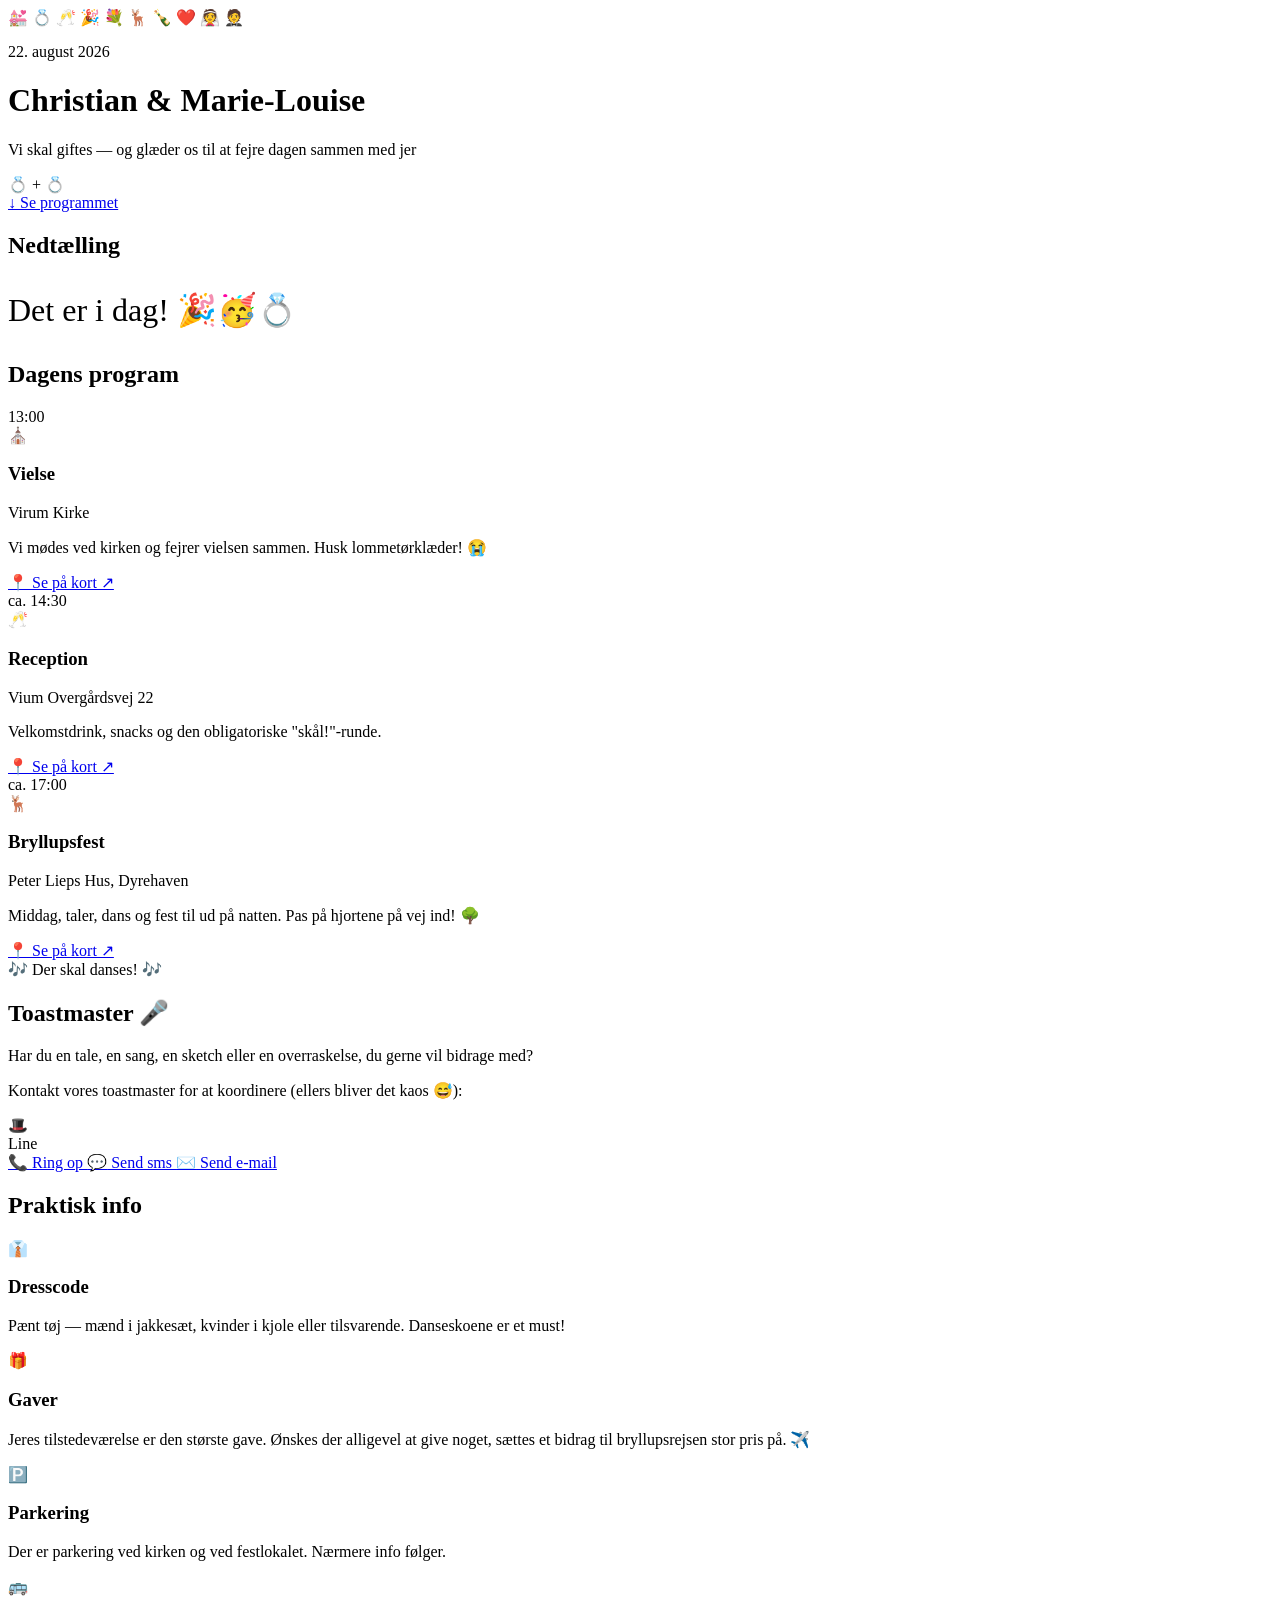
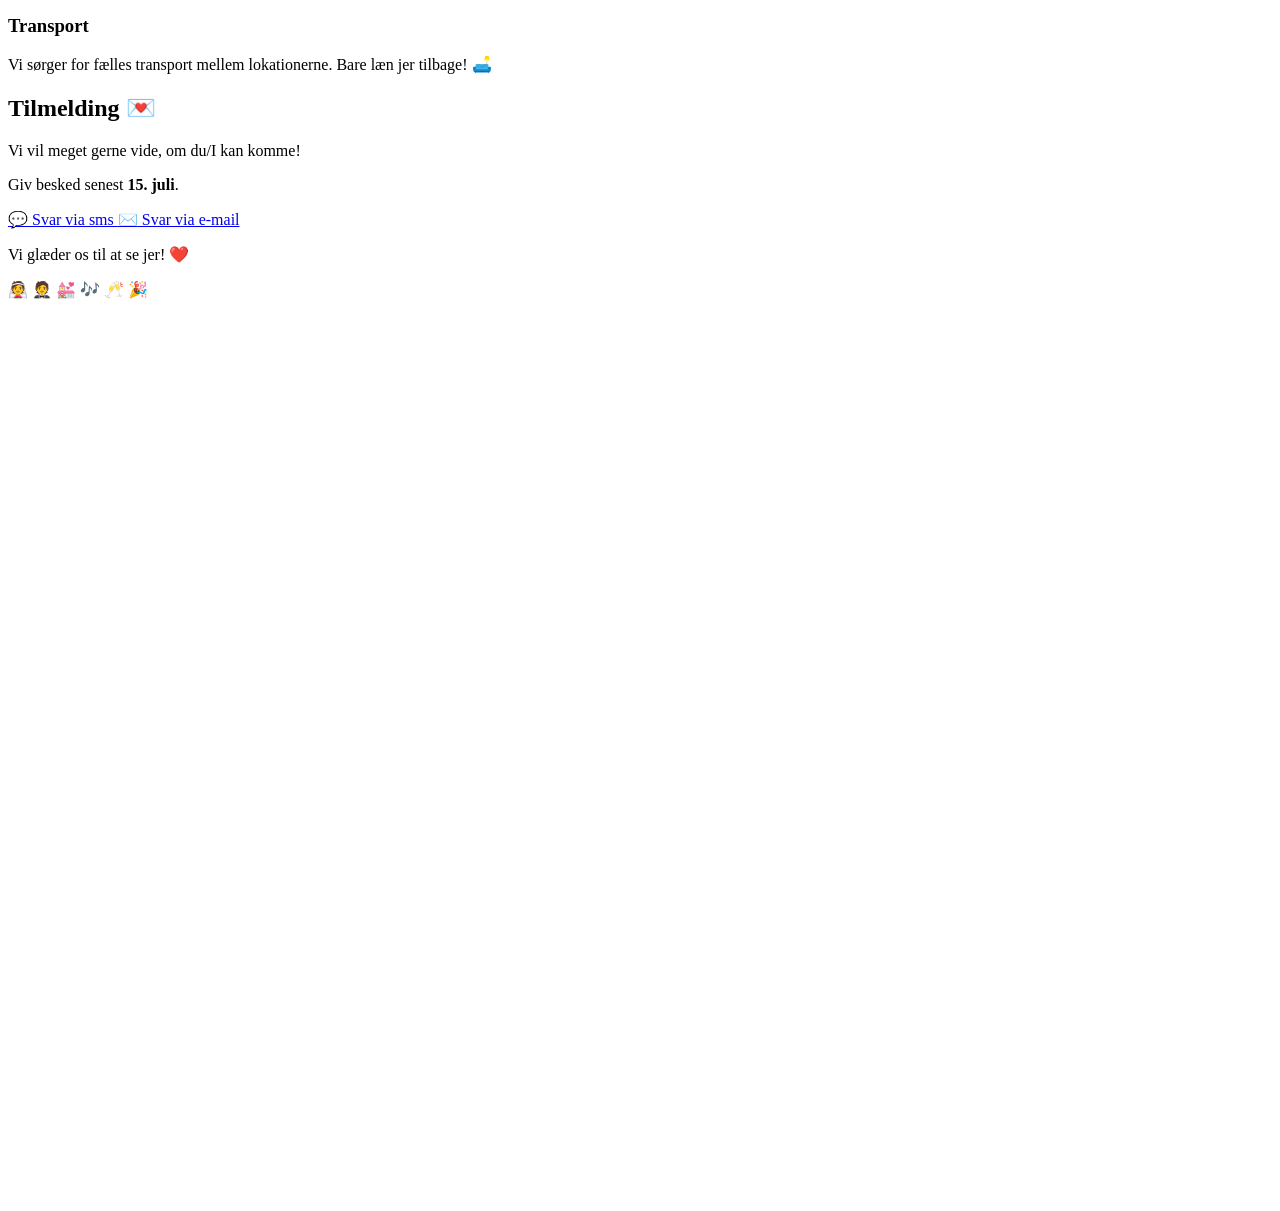
==== templates/index.html @ 8dd93b0d "Set toastmaster to Line, RSVP deadline to 15. juli Co-Authored-By: Claude Opus 4.6 (1M context) <nor" ====
<!DOCTYPE html>
<html lang="da">
<head>
    <meta charset="UTF-8">
    <meta name="viewport" content="width=device-width, initial-scale=1.0">
    <title>Christian & Marie-Louise — Bryllup 22. august 2026</title>
    <link rel="preconnect" href="https://fonts.googleapis.com">
    <link rel="preconnect" href="https://fonts.gstatic.com" crossorigin>
    <link href="https://fonts.googleapis.com/css2?family=Cormorant+Garamond:ital,wght@0,400;0,600;1,400&family=Inter:wght@300;400;500&display=swap" rel="stylesheet">
    <link rel="stylesheet" href="{{ url_for('static', filename='style.css') }}">
</head>
<body>

<!-- Floating emojis that drift across the screen -->
<div class="floating-emojis" aria-hidden="true">
    <span class="floater" style="--delay: 0s; --x-start: 10%; --duration: 12s;">💒</span>
    <span class="floater" style="--delay: 2s; --x-start: 25%; --duration: 15s;">💍</span>
    <span class="floater" style="--delay: 4s; --x-start: 50%; --duration: 11s;">🥂</span>
    <span class="floater" style="--delay: 1s; --x-start: 70%; --duration: 14s;">🎉</span>
    <span class="floater" style="--delay: 3s; --x-start: 85%; --duration: 13s;">💐</span>
    <span class="floater" style="--delay: 5s; --x-start: 40%; --duration: 16s;">🦌</span>
    <span class="floater" style="--delay: 7s; --x-start: 60%; --duration: 10s;">🍾</span>
    <span class="floater" style="--delay: 6s; --x-start: 15%; --duration: 12s;">❤️</span>
    <span class="floater" style="--delay: 8s; --x-start: 90%; --duration: 14s;">👰</span>
    <span class="floater" style="--delay: 9s; --x-start: 35%; --duration: 11s;">🤵</span>
</div>

<header class="hero">
    <div class="hero-content">
        <p class="hero-date">22. august 2026</p>
        <h1 class="fade-in">Christian & Marie-Louise</h1>
        <p class="hero-subtitle fade-in delay-1">Vi skal giftes — og glæder os til at fejre dagen sammen med jer</p>
        <div class="hero-rings fade-in delay-2">💍 + 💍</div>
        <a href="#program" class="scroll-hint fade-in delay-3">
            <span class="scroll-arrow">↓</span>
            Se programmet
        </a>
    </div>
</header>

<main>
    <!-- Countdown -->
    <section id="countdown-section" class="section section-countdown">
        <h2 class="reveal">Nedtælling</h2>
        <div class="countdown reveal" id="countdown">
            <div class="countdown-unit">
                <span class="countdown-number" id="days">--</span>
                <span class="countdown-label">dage</span>
            </div>
            <div class="countdown-unit">
                <span class="countdown-number" id="hours">--</span>
                <span class="countdown-label">timer</span>
            </div>
            <div class="countdown-unit">
                <span class="countdown-number" id="minutes">--</span>
                <span class="countdown-label">minutter</span>
            </div>
            <div class="countdown-unit">
                <span class="countdown-number" id="seconds">--</span>
                <span class="countdown-label">sekunder</span>
            </div>
        </div>
    </section>

    <!-- Program -->
    <section id="program" class="section">
        <h2 class="reveal">Dagens program</h2>
        <div class="timeline">
            <div class="timeline-item reveal">
                <div class="timeline-time">13:00</div>
                <div class="timeline-content">
                    <div class="timeline-emoji">⛪</div>
                    <h3>Vielse</h3>
                    <p>Virum Kirke</p>
                    <p class="detail">Vi mødes ved kirken og fejrer vielsen sammen. Husk lommetørklæder! 😭</p>
                    <a class="map-link" href="https://maps.google.com/?q=Virum+Kirke" target="_blank" rel="noopener">
                        📍 Se på kort ↗
                    </a>
                </div>
            </div>
            <div class="timeline-item reveal">
                <div class="timeline-time">ca. 14:30</div>
                <div class="timeline-content">
                    <div class="timeline-emoji">🥂</div>
                    <h3>Reception</h3>
                    <p>Vium Overgårdsvej 22</p>
                    <p class="detail">Velkomstdrink, snacks og den obligatoriske "skål!"-runde.</p>
                    <a class="map-link" href="https://maps.google.com/?q=Vium+Overg%C3%A5rdsvej+22" target="_blank" rel="noopener">
                        📍 Se på kort ↗
                    </a>
                </div>
            </div>
            <div class="timeline-item reveal">
                <div class="timeline-time">ca. 17:00</div>
                <div class="timeline-content">
                    <div class="timeline-emoji">🦌</div>
                    <h3>Bryllupsfest</h3>
                    <p>Peter Lieps Hus, Dyrehaven</p>
                    <p class="detail">Middag, taler, dans og fest til ud på natten. Pas på hjortene på vej ind! 🌳</p>
                    <a class="map-link" href="https://maps.google.com/?q=Peter+Lieps+Hus+Dyrehaven" target="_blank" rel="noopener">
                        📍 Se på kort ↗
                    </a>
                </div>
            </div>
        </div>
    </section>

    <!-- Fun interlude -->
    <section class="section section-fun">
        <div class="fun-banner reveal">
            <span class="fun-text">🎶 Der skal danses! 🎶</span>
        </div>
    </section>

    <!-- Toastmaster -->
    <section id="toastmaster" class="section section-alt">
        <h2 class="reveal">Toastmaster 🎤</h2>
        <div class="card reveal">
            <p>Har du en tale, en sang, en sketch eller en overraskelse, du gerne vil bidrage med?</p>
            <p>Kontakt vores toastmaster for at koordinere (ellers bliver det kaos 😅):</p>
            <div class="toastmaster-info">
                <div class="toastmaster-avatar">🎩</div>
                <div class="toastmaster-name">Line</div>
                <div class="contact-links">
                    <a href="tel:+4512345678" class="contact-btn wobble-hover">
                        <span class="icon">📞</span> Ring op
                    </a>
                    <a href="sms:+4512345678" class="contact-btn wobble-hover">
                        <span class="icon">💬</span> Send sms
                    </a>
                    <a href="mailto:toastmaster@eksempel.dk" class="contact-btn wobble-hover">
                        <span class="icon">✉️</span> Send e-mail
                    </a>
                </div>
            </div>
        </div>
    </section>

    <!-- Praktisk info -->
    <section id="praktisk" class="section">
        <h2 class="reveal">Praktisk info</h2>
        <div class="info-grid">
            <div class="info-card reveal">
                <div class="info-icon">👔</div>
                <h3>Dresscode</h3>
                <p>Pænt tøj — mænd i jakkesæt, kvinder i kjole eller tilsvarende. Danseskoene er et must!</p>
            </div>
            <div class="info-card reveal">
                <div class="info-icon">🎁</div>
                <h3>Gaver</h3>
                <p>Jeres tilstedeværelse er den største gave. Ønskes der alligevel at give noget, sættes et bidrag til bryllupsrejsen stor pris på. ✈️</p>
            </div>
            <div class="info-card reveal">
                <div class="info-icon">🅿️</div>
                <h3>Parkering</h3>
                <p>Der er parkering ved kirken og ved festlokalet. Nærmere info følger.</p>
            </div>
            <div class="info-card reveal">
                <div class="info-icon">🚌</div>
                <h3>Transport</h3>
                <p>Vi sørger for fælles transport mellem lokationerne. Bare læn jer tilbage! 🛋️</p>
            </div>
        </div>
    </section>

    <!-- RSVP -->
    <section id="rsvp" class="section section-alt">
        <h2 class="reveal">Tilmelding 💌</h2>
        <div class="card centered reveal">
            <p>Vi vil meget gerne vide, om du/I kan komme!</p>
            <p>Giv besked senest <strong>15. juli</strong>.</p>
            <div class="contact-links">
                <a href="sms:+4512345678?body=Hej!%20Jeg%20kommer%20gerne%20til%20brylluppet!%20🎉" class="contact-btn wobble-hover">
                    <span class="icon">💬</span> Svar via sms
                </a>
                <a href="mailto:rsvp@eksempel.dk?subject=RSVP%20Bryllup" class="contact-btn wobble-hover">
                    <span class="icon">✉️</span> Svar via e-mail
                </a>
            </div>
        </div>
    </section>
</main>

<footer>
    <p class="footer-text">Vi glæder os til at se jer! ❤️</p>
    <div class="footer-emojis">👰 🤵 💒 🎶 🥂 🎉</div>
</footer>

<!-- Confetti on click easter egg -->
<canvas id="confetti-canvas"></canvas>

<script>
// ==========================================
// Countdown timer
// ==========================================
(function() {
    // Set your wedding date here (month is 0-indexed, so 7 = August)
    const weddingDate = new Date(2026, 7, 22, 13, 0, 0); // August 22, 2026 at 13:00

    function updateCountdown() {
        const now = new Date();
        const diff = weddingDate - now;

        if (diff <= 0) {
            document.getElementById('countdown').innerHTML =
                '<p style="font-size:2rem;font-family:var(--font-display);">Det er i dag! 🎉🥳💍</p>';
            return;
        }

        const days = Math.floor(diff / (1000 * 60 * 60 * 24));
        const hours = Math.floor((diff % (1000 * 60 * 60 * 24)) / (1000 * 60 * 60));
        const minutes = Math.floor((diff % (1000 * 60 * 60)) / (1000 * 60));
        const seconds = Math.floor((diff % (1000 * 60)) / 1000);

        document.getElementById('days').textContent = days;
        document.getElementById('hours').textContent = String(hours).padStart(2, '0');
        document.getElementById('minutes').textContent = String(minutes).padStart(2, '0');
        document.getElementById('seconds').textContent = String(seconds).padStart(2, '0');
    }

    updateCountdown();
    setInterval(updateCountdown, 1000);
})();

// ==========================================
// Scroll reveal animations
// ==========================================
(function() {
    const reveals = document.querySelectorAll('.reveal');
    const observer = new IntersectionObserver((entries) => {
        entries.forEach(entry => {
            if (entry.isIntersecting) {
                entry.target.classList.add('revealed');
                observer.unobserve(entry.target);
            }
        });
    }, { threshold: 0.15 });

    reveals.forEach(el => observer.observe(el));
})();

// ==========================================
// Confetti easter egg (click anywhere 5 times fast)
// ==========================================
(function() {
    const canvas = document.getElementById('confetti-canvas');
    const ctx = canvas.getContext('2d');
    let clicks = 0;
    let clickTimer;
    let particles = [];
    let animating = false;

    function resize() {
        canvas.width = window.innerWidth;
        canvas.height = window.innerHeight;
    }
    resize();
    window.addEventListener('resize', resize);

    const colors = ['#c4a97d', '#8b7355', '#e8d5b5', '#ff6b6b', '#ffd93d', '#6bcb77', '#4d96ff'];
    const emojis = ['💍', '❤️', '🥂', '🎉', '💐', '✨', '💒', '🦌'];

    function createParticles(x, y) {
        for (let i = 0; i < 60; i++) {
            const isEmoji = Math.random() > 0.6;
            particles.push({
                x: x,
                y: y,
                vx: (Math.random() - 0.5) * 12,
                vy: (Math.random() - 1) * 12,
                size: isEmoji ? 20 : Math.random() * 8 + 3,
                color: colors[Math.floor(Math.random() * colors.length)],
                emoji: isEmoji ? emojis[Math.floor(Math.random() * emojis.length)] : null,
                life: 1,
                decay: Math.random() * 0.015 + 0.008,
                rotation: Math.random() * 360,
                rotSpeed: (Math.random() - 0.5) * 10
            });
        }
    }

    function animate() {
        if (!animating) return;
        ctx.clearRect(0, 0, canvas.width, canvas.height);

        particles = particles.filter(p => p.life > 0);

        particles.forEach(p => {
            p.x += p.vx;
            p.y += p.vy;
            p.vy += 0.25;
            p.life -= p.decay;
            p.rotation += p.rotSpeed;

            ctx.globalAlpha = p.life;
            ctx.save();
            ctx.translate(p.x, p.y);
            ctx.rotate(p.rotation * Math.PI / 180);

            if (p.emoji) {
                ctx.font = `${p.size}px serif`;
                ctx.textAlign = 'center';
                ctx.fillText(p.emoji, 0, 0);
            } else {
                ctx.fillStyle = p.color;
                ctx.fillRect(-p.size / 2, -p.size / 2, p.size, p.size);
            }

            ctx.restore();
        });

        ctx.globalAlpha = 1;

        if (particles.length > 0) {
            requestAnimationFrame(animate);
        } else {
            animating = false;
            ctx.clearRect(0, 0, canvas.width, canvas.height);
        }
    }

    document.addEventListener('click', (e) => {
        clicks++;
        clearTimeout(clickTimer);
        clickTimer = setTimeout(() => { clicks = 0; }, 800);

        if (clicks >= 5) {
            clicks = 0;
            createParticles(e.clientX, e.clientY);
            if (!animating) {
                animating = true;
                animate();
            }
        }
    });

    // Also trigger confetti from the fun banner
    const funBanner = document.querySelector('.fun-banner');
    if (funBanner) {
        funBanner.addEventListener('click', (e) => {
            const rect = funBanner.getBoundingClientRect();
            createParticles(rect.left + rect.width / 2, rect.top + rect.height / 2);
            if (!animating) {
                animating = true;
                animate();
            }
        });
    }
})();

// ==========================================
// Smooth hero entrance
// ==========================================
document.addEventListener('DOMContentLoaded', () => {
    document.querySelectorAll('.fade-in').forEach(el => {
        el.style.opacity = '1';
        el.style.transform = 'translateY(0)';
    });
});
</script>

</body>
</html>
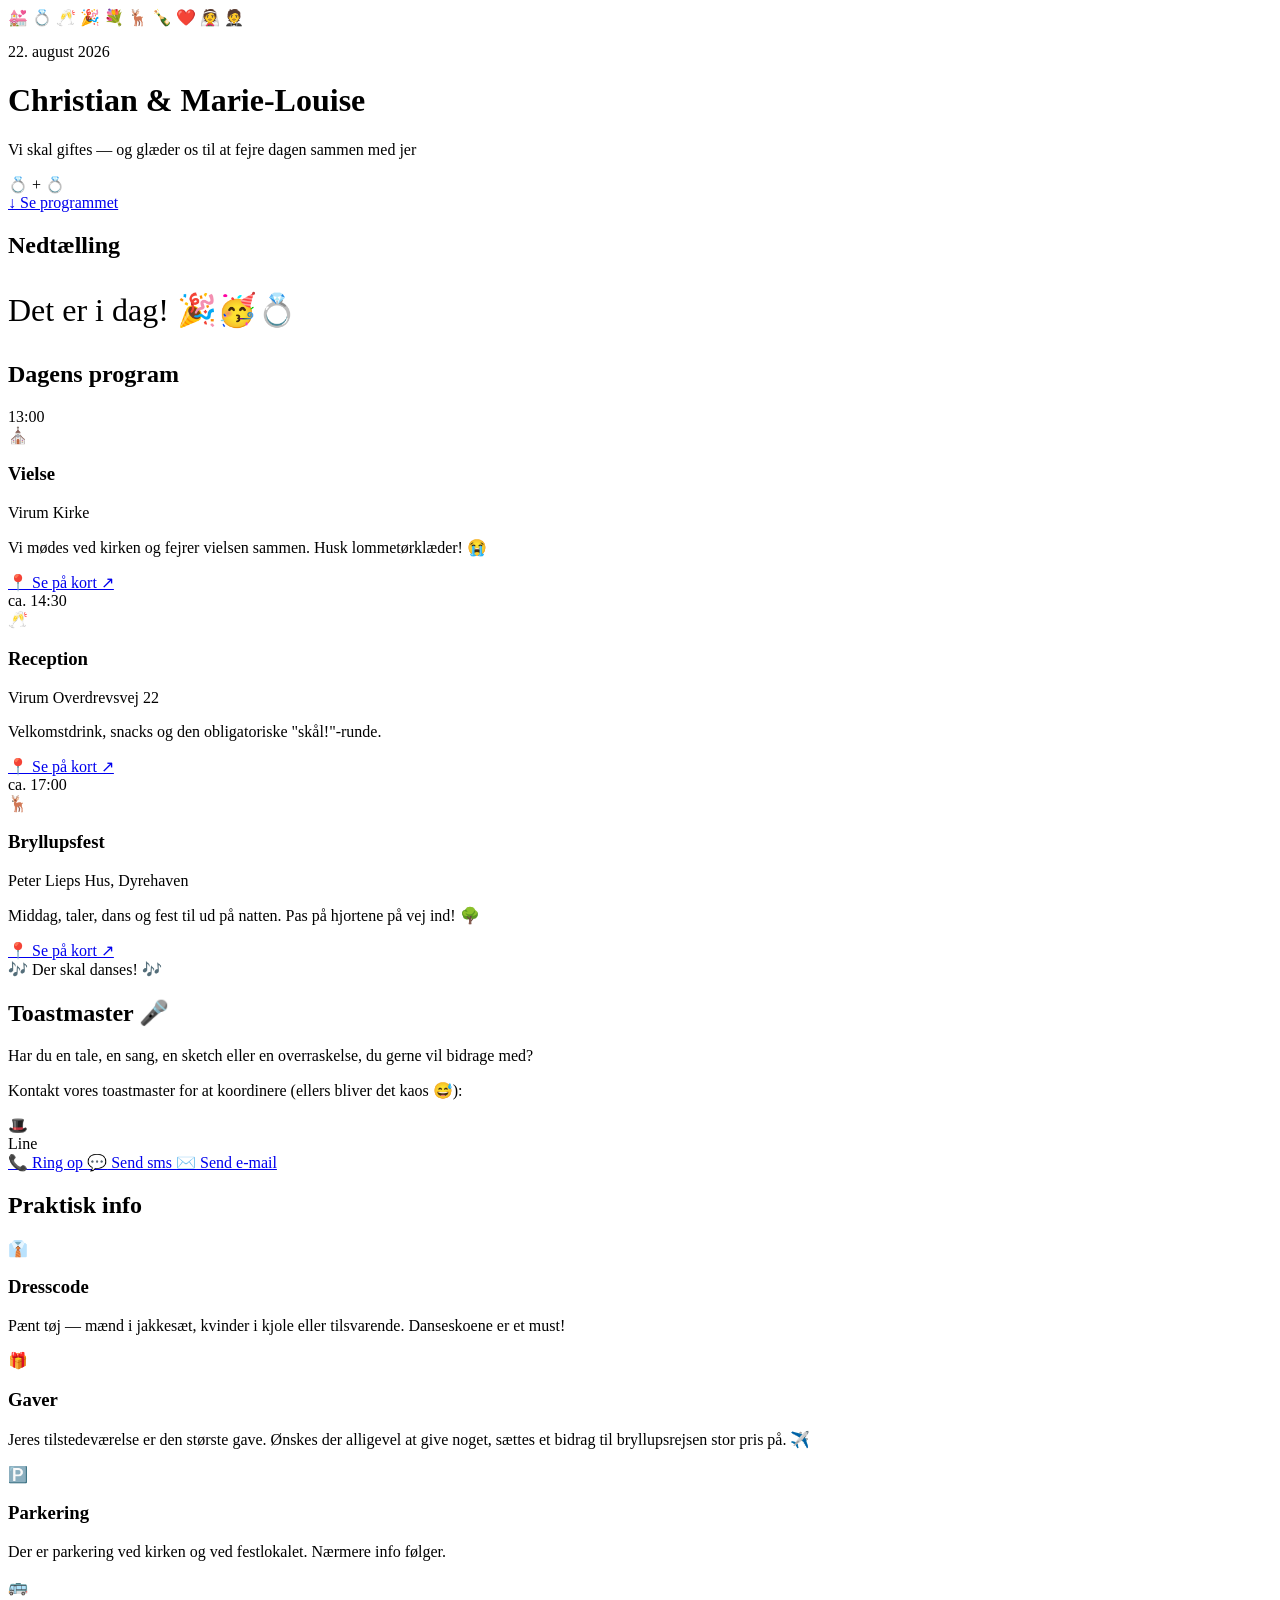
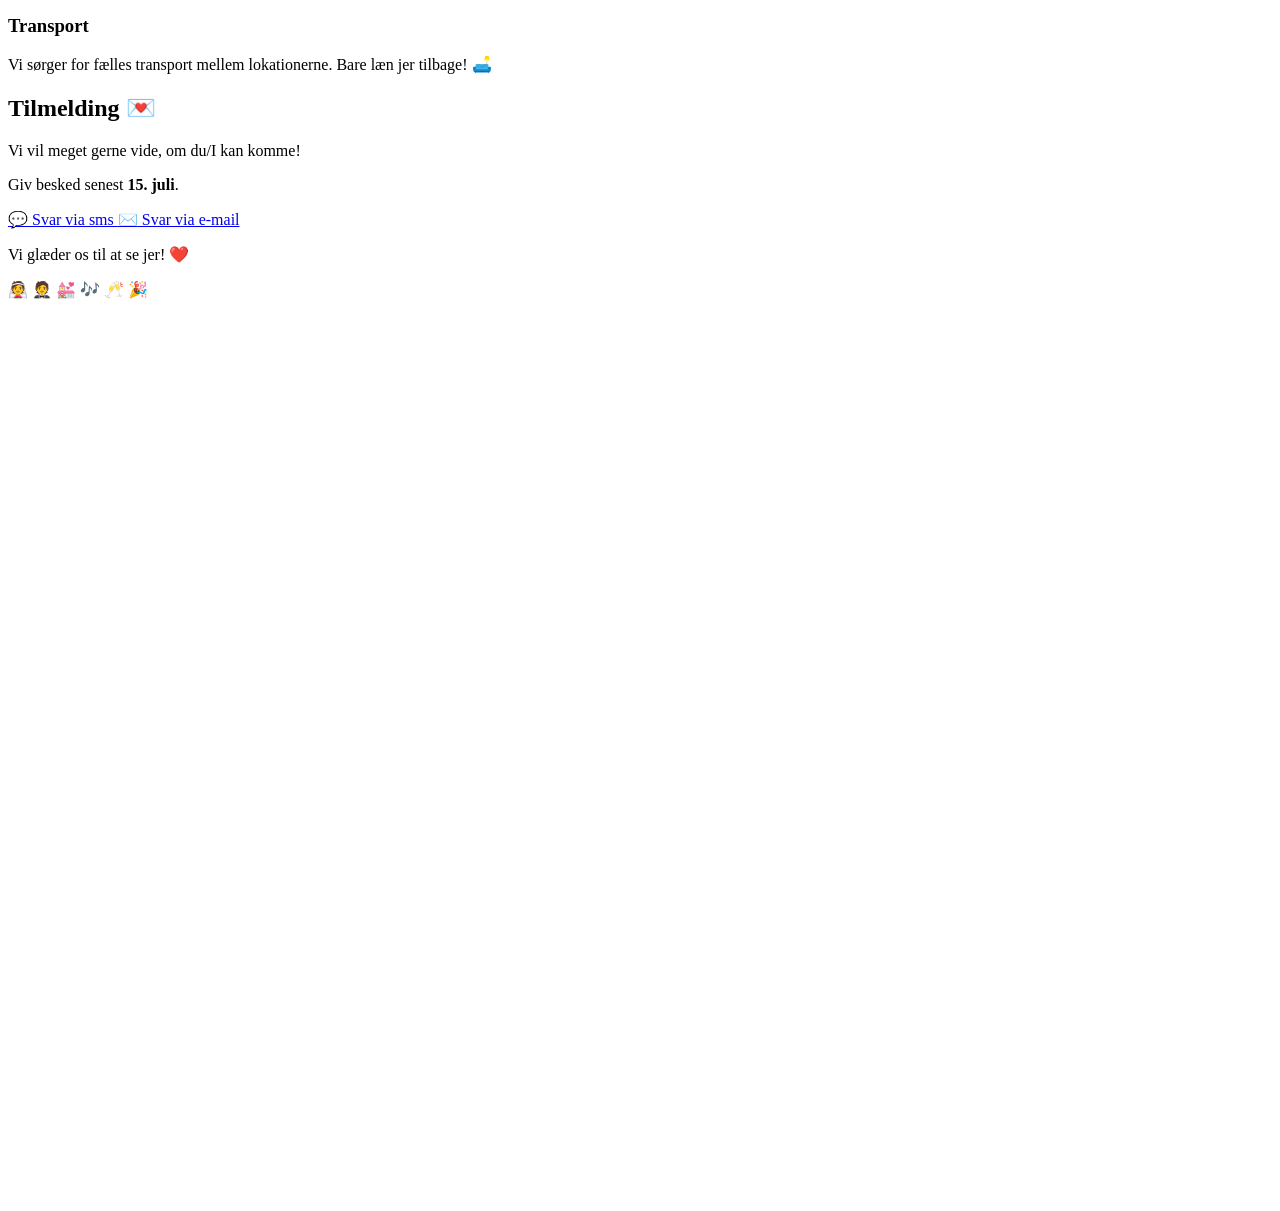
==== commit 2ee5904e: "Fix reception address to Virum Overdrevsvej 22 Co-Authored-By: Claude Opus 4.6 (1M context) <noreply" ====
--- a/templates/index.html
+++ b/templates/index.html
@@ -83,9 +83,9 @@
                 <div class="timeline-content">
                     <div class="timeline-emoji">🥂</div>
                     <h3>Reception</h3>
-                    <p>Vium Overgårdsvej 22</p>
+                    <p>Virum Overdrevsvej 22</p>
                     <p class="detail">Velkomstdrink, snacks og den obligatoriske "skål!"-runde.</p>
-                    <a class="map-link" href="https://maps.google.com/?q=Vium+Overg%C3%A5rdsvej+22" target="_blank" rel="noopener">
+                    <a class="map-link" href="https://maps.google.com/?q=Virum+Overdrevsvej+22" target="_blank" rel="noopener">
                         📍 Se på kort ↗
                     </a>
                 </div>
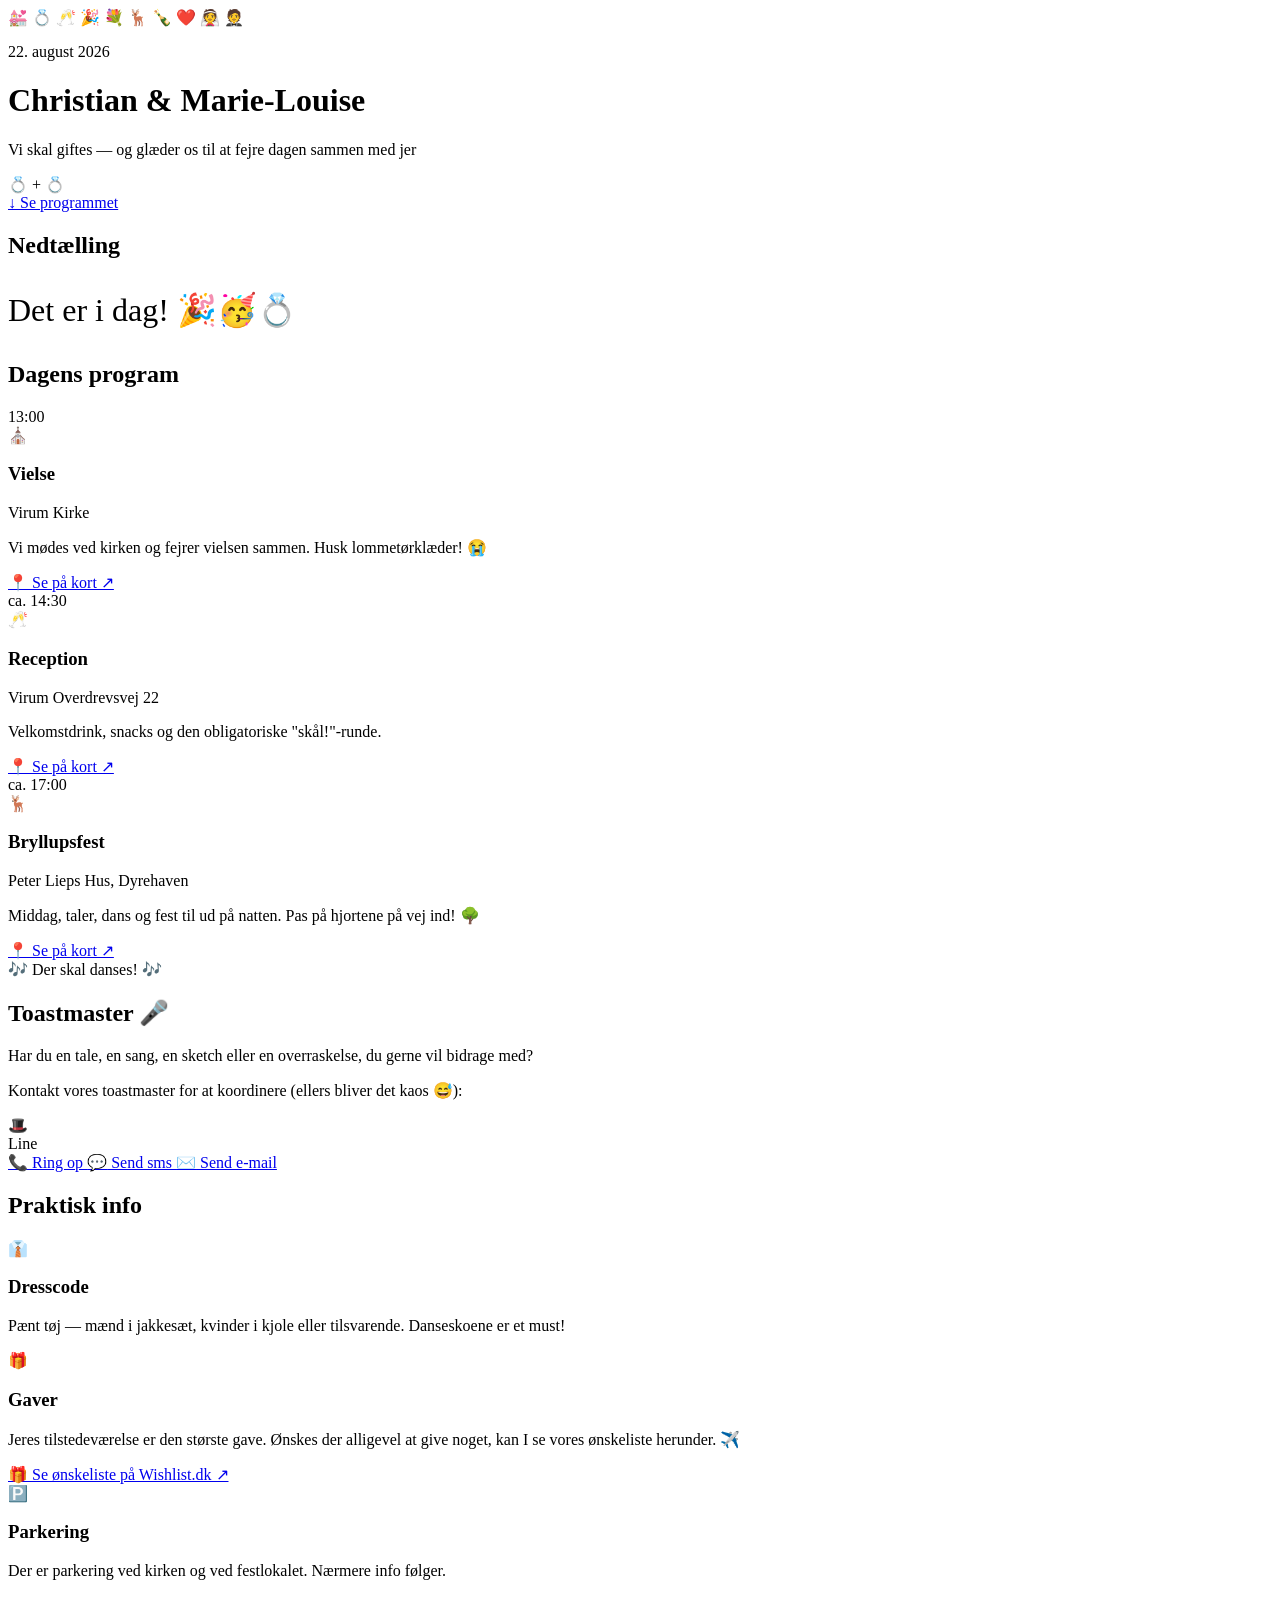
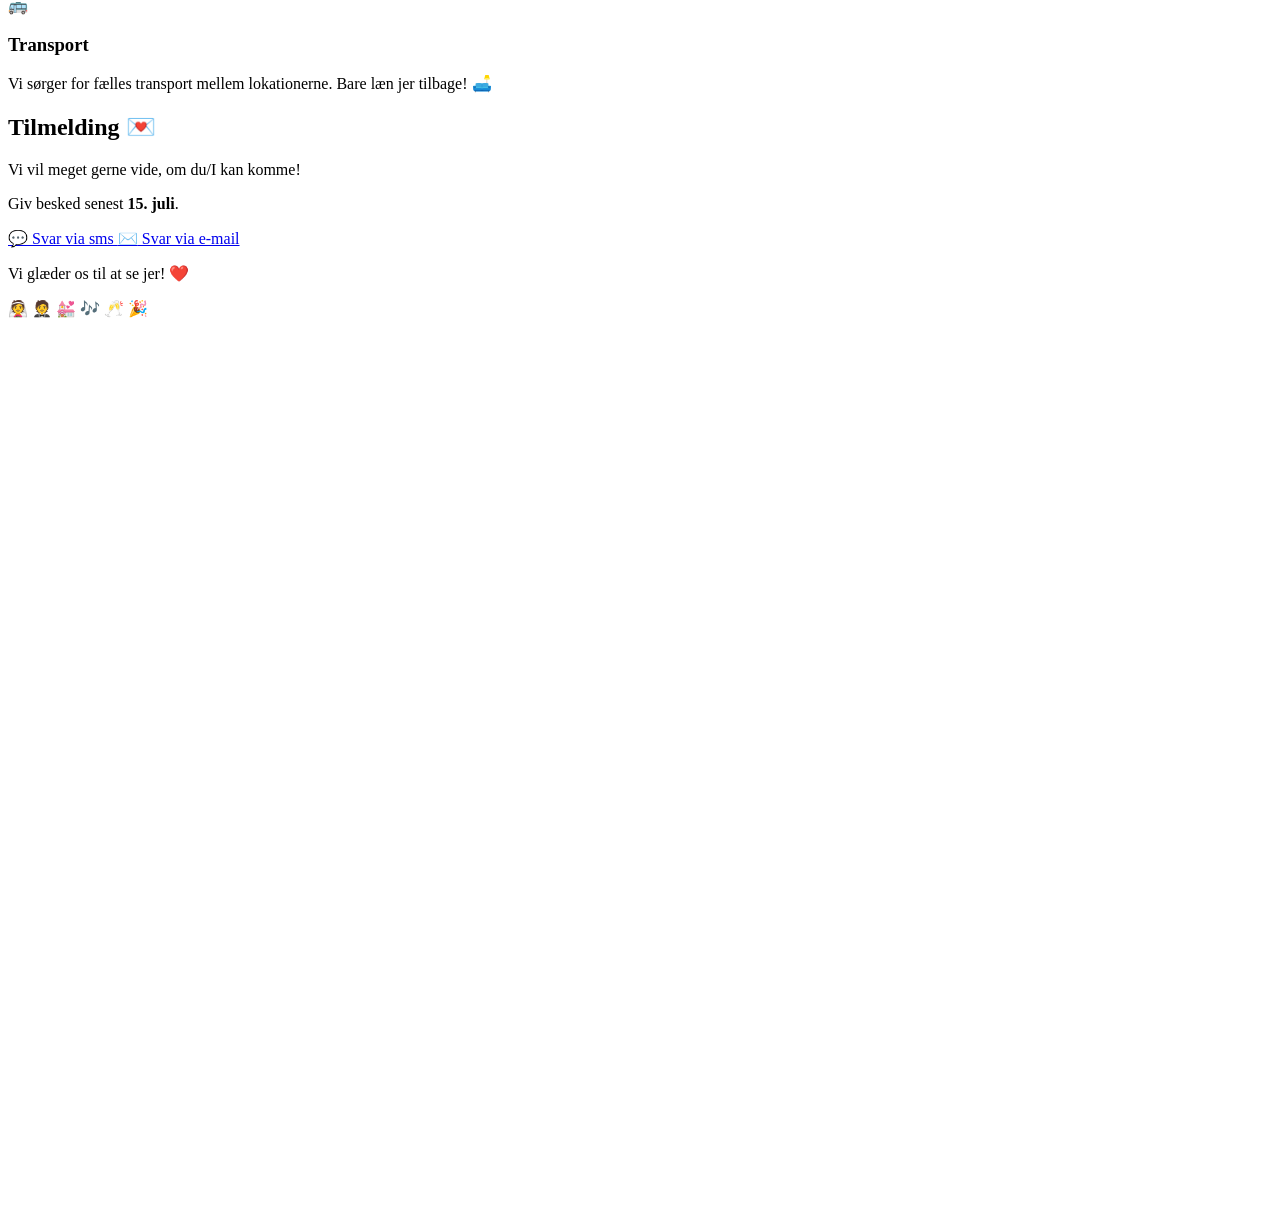
==== commit a6914605: "Add wishlist.dk link to gift section Co-Authored-By: Claude Opus 4.6 (1M context) <noreply@anthropic" ====
--- a/templates/index.html
+++ b/templates/index.html
@@ -148,7 +148,8 @@
             <div class="info-card reveal">
                 <div class="info-icon">🎁</div>
                 <h3>Gaver</h3>
-                <p>Jeres tilstedeværelse er den største gave. Ønskes der alligevel at give noget, sættes et bidrag til bryllupsrejsen stor pris på. ✈️</p>
+                <p>Jeres tilstedeværelse er den største gave. Ønskes der alligevel at give noget, kan I se vores ønskeliste herunder. ✈️</p>
+                <a class="map-link" href="https://www.wishlist.dk" target="_blank" rel="noopener">🎁 Se ønskeliste på Wishlist.dk ↗</a>
             </div>
             <div class="info-card reveal">
                 <div class="info-icon">🅿️</div>
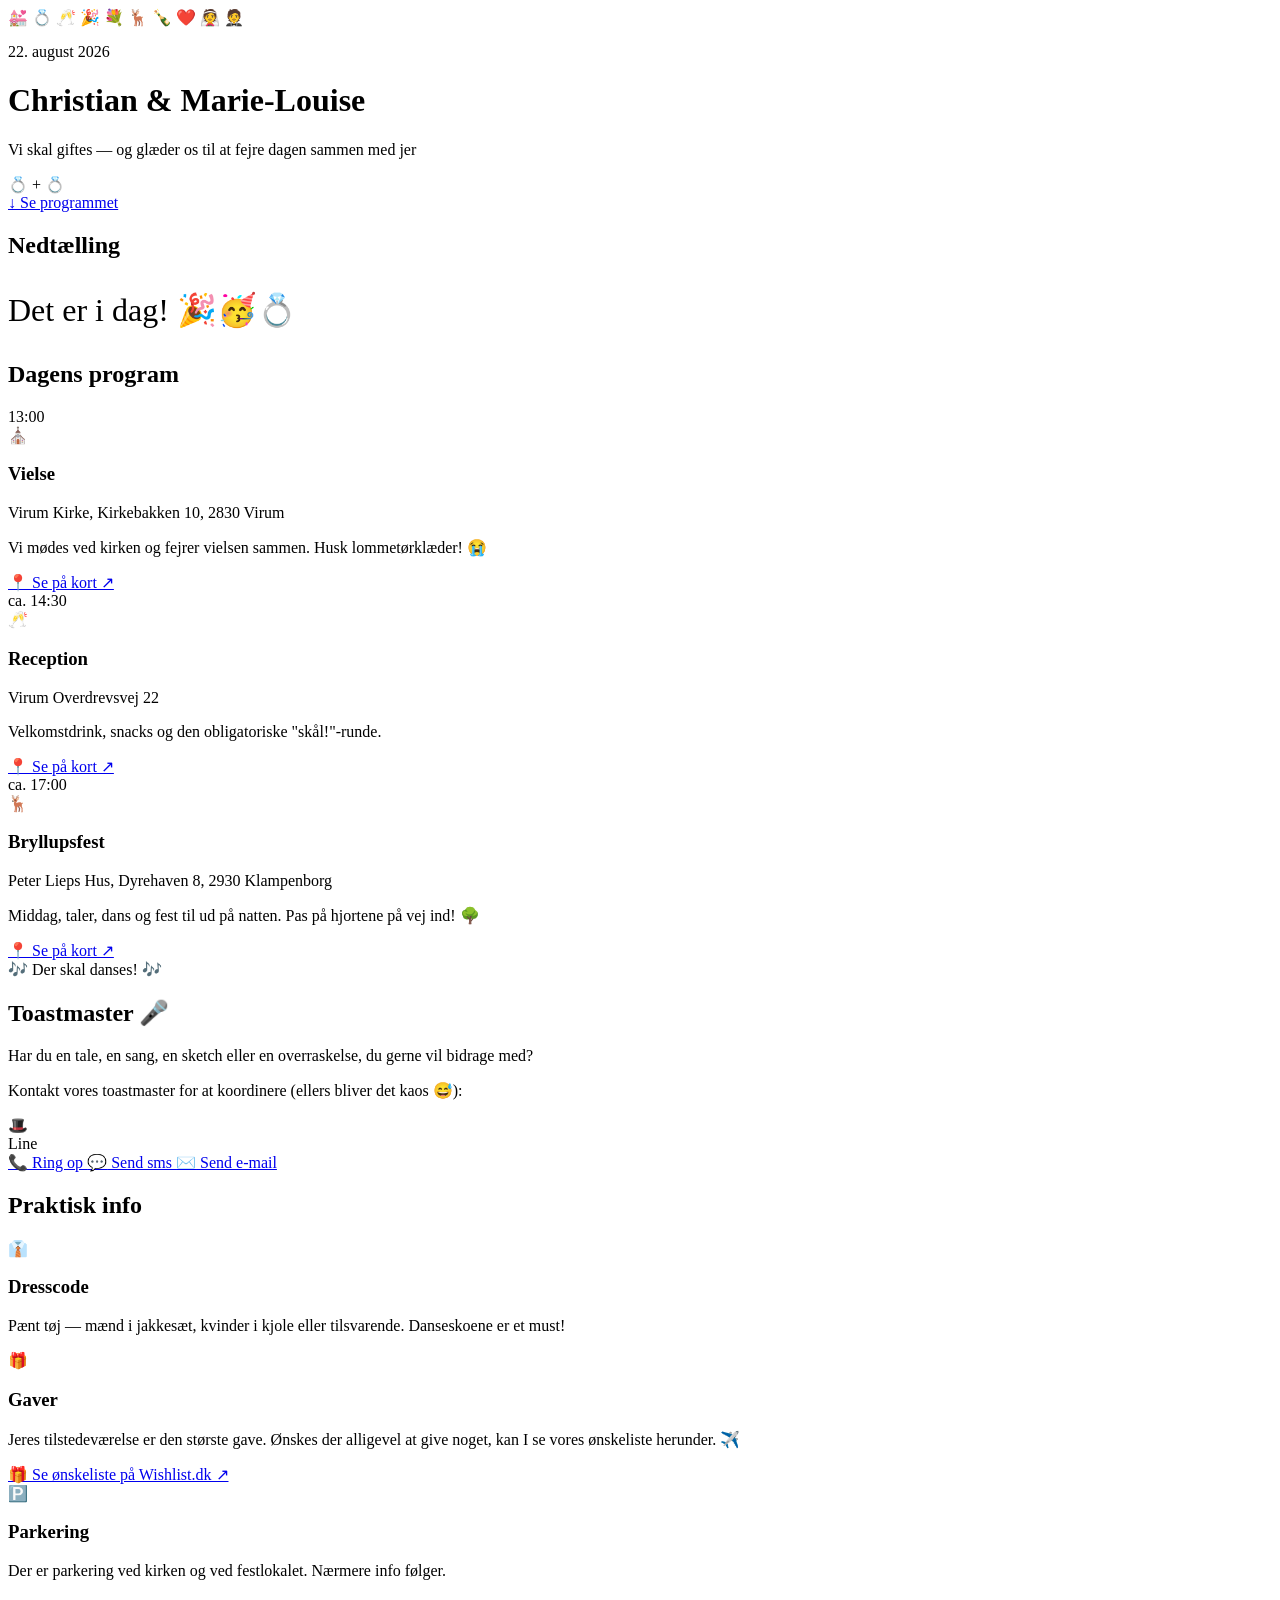
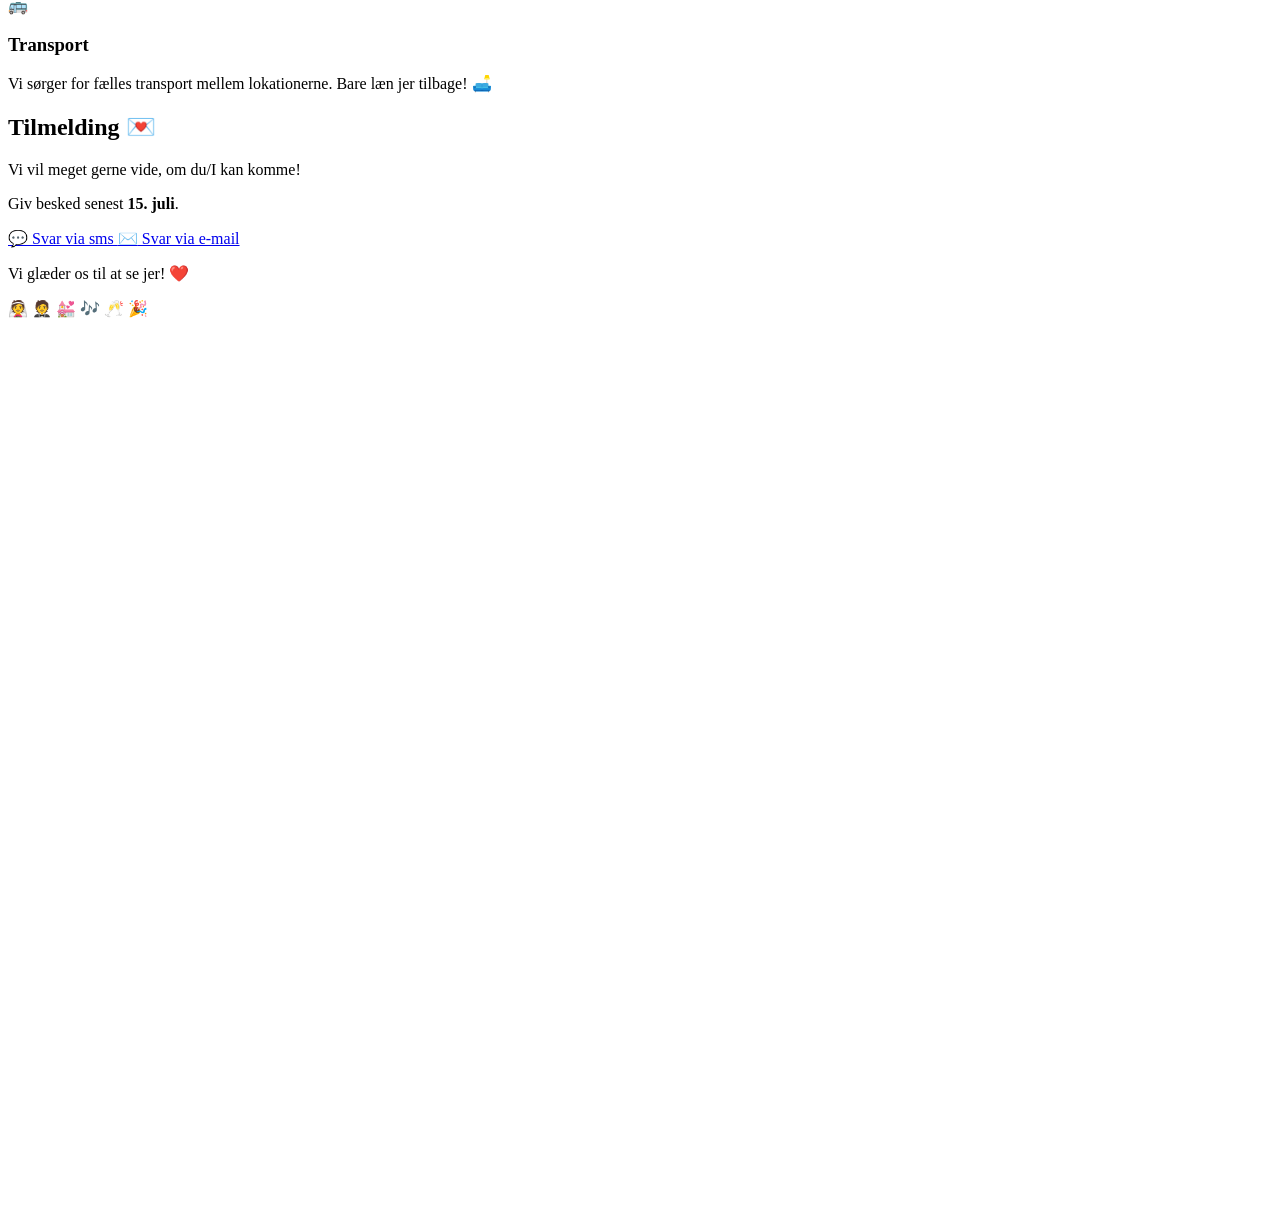
==== commit b3017225: "Add full addresses for Virum Kirke and Peter Lieps Hus Kirkebakken 10, 2830 Virum + Dyrehaven 8, 293" ====
--- a/templates/index.html
+++ b/templates/index.html
@@ -71,9 +71,9 @@
                 <div class="timeline-content">
                     <div class="timeline-emoji">⛪</div>
                     <h3>Vielse</h3>
-                    <p>Virum Kirke</p>
+                    <p>Virum Kirke, Kirkebakken 10, 2830 Virum</p>
                     <p class="detail">Vi mødes ved kirken og fejrer vielsen sammen. Husk lommetørklæder! 😭</p>
-                    <a class="map-link" href="https://maps.google.com/?q=Virum+Kirke" target="_blank" rel="noopener">
+                    <a class="map-link" href="https://maps.google.com/?q=Kirkebakken+10,+2830+Virum" target="_blank" rel="noopener">
                         📍 Se på kort ↗
                     </a>
                 </div>
@@ -95,9 +95,9 @@
                 <div class="timeline-content">
                     <div class="timeline-emoji">🦌</div>
                     <h3>Bryllupsfest</h3>
-                    <p>Peter Lieps Hus, Dyrehaven</p>
+                    <p>Peter Lieps Hus, Dyrehaven 8, 2930 Klampenborg</p>
                     <p class="detail">Middag, taler, dans og fest til ud på natten. Pas på hjortene på vej ind! 🌳</p>
-                    <a class="map-link" href="https://maps.google.com/?q=Peter+Lieps+Hus+Dyrehaven" target="_blank" rel="noopener">
+                    <a class="map-link" href="https://maps.google.com/?q=Dyrehaven+8,+2930+Klampenborg" target="_blank" rel="noopener">
                         📍 Se på kort ↗
                     </a>
                 </div>
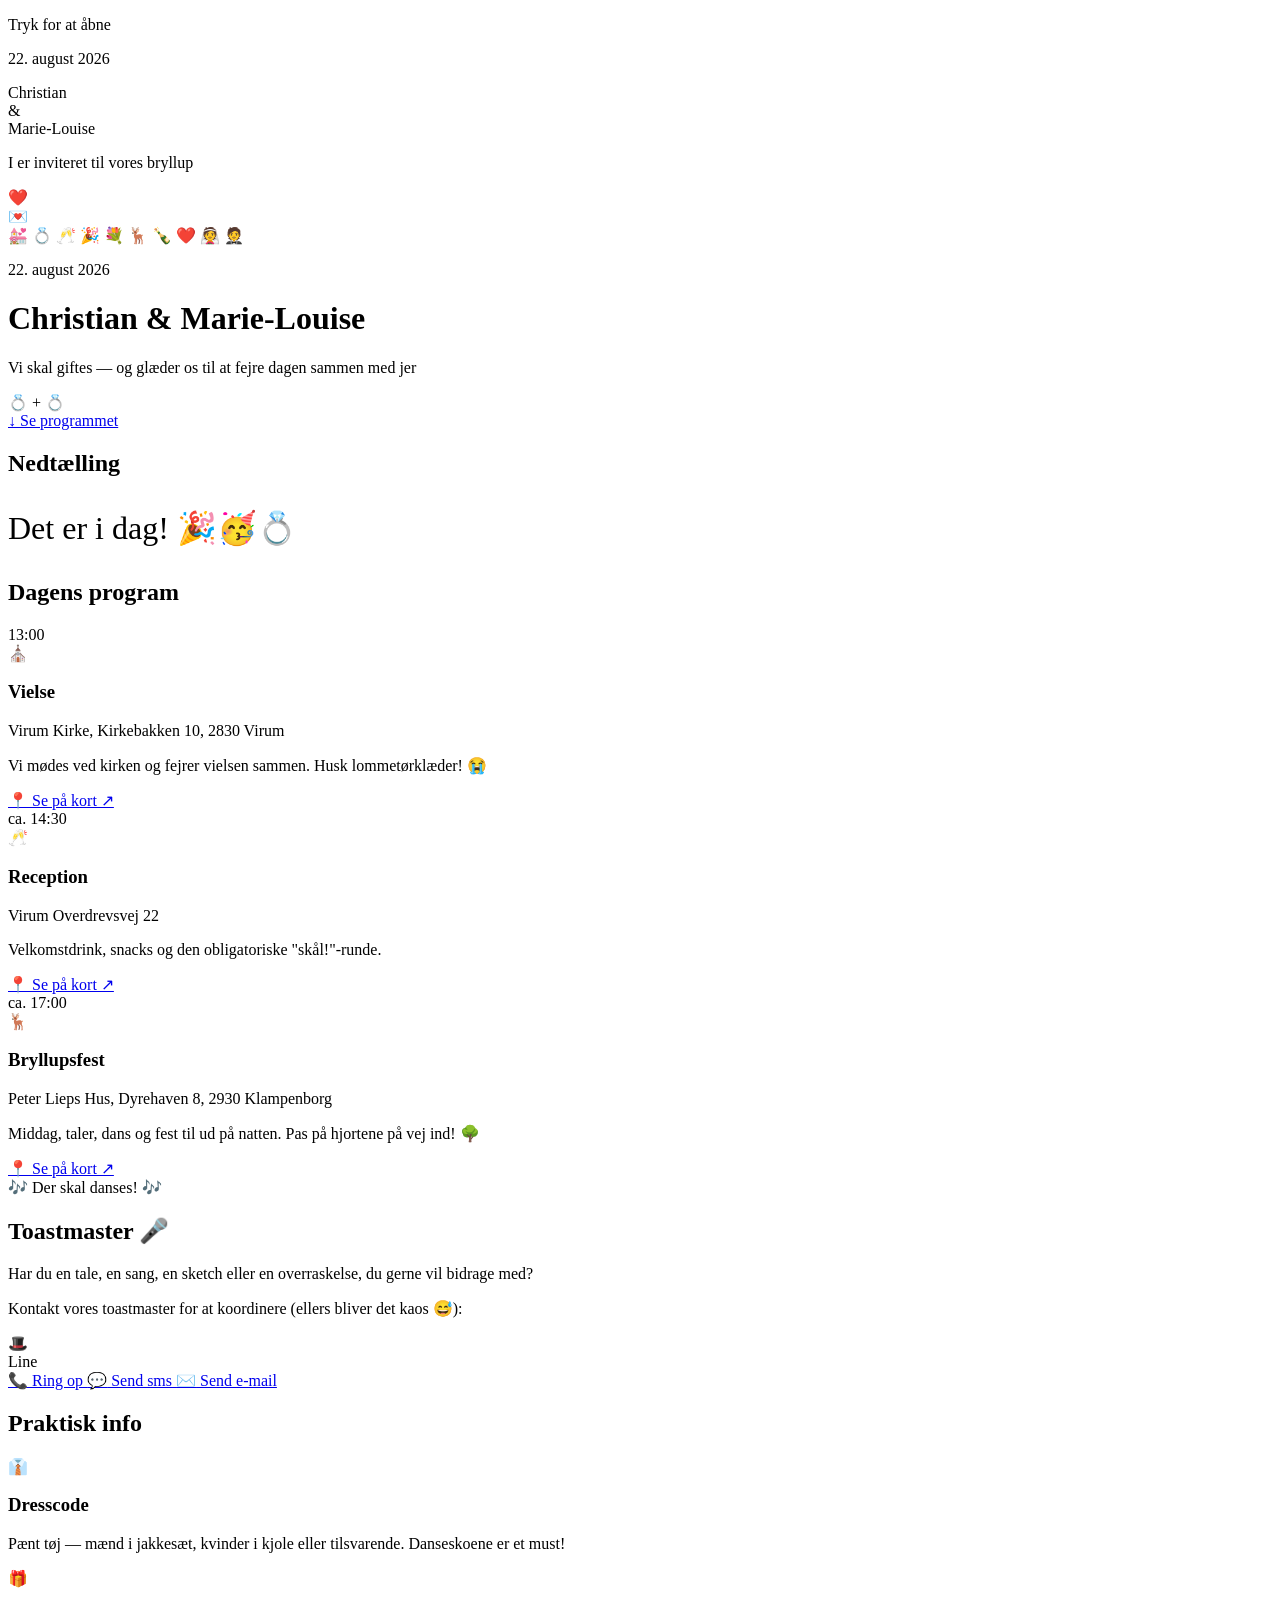
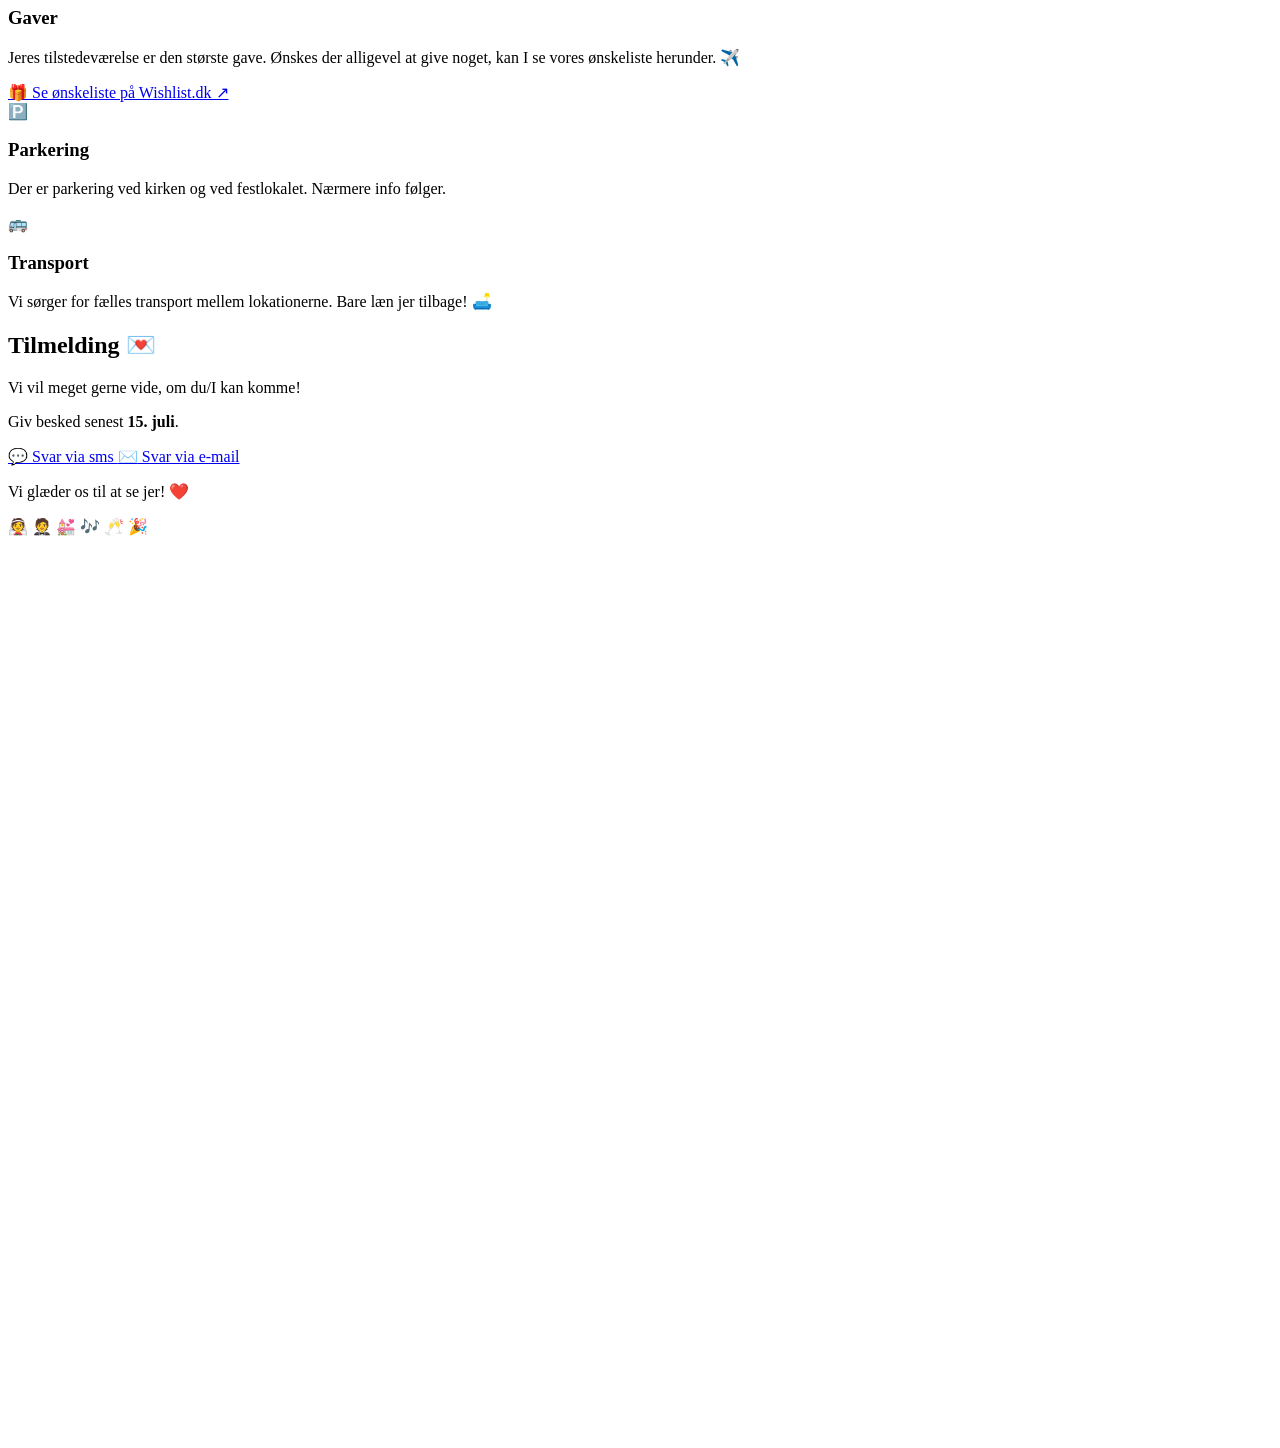
==== commit c351268f: "Add envelope opening animation as intro Click-to-open envelope with flap animation, letter slide-up," ====
--- a/templates/index.html
+++ b/templates/index.html
@@ -10,6 +10,27 @@
     <link rel="stylesheet" href="{{ url_for('static', filename='style.css') }}">
 </head>
 <body>
+
+<!-- ============ ENVELOPE INTRO ============ -->
+<div id="envelope-overlay">
+    <div id="envelope-scene">
+        <p class="envelope-hint">Tryk for at åbne</p>
+        <div id="envelope" role="button" tabindex="0" aria-label="Åbn invitation">
+            <div class="envelope-back"></div>
+            <div class="envelope-letter">
+                <div class="letter-content">
+                    <p class="letter-date">22. august 2026</p>
+                    <p class="letter-names">Christian<br><span class="letter-amp">&</span><br>Marie-Louise</p>
+                    <p class="letter-line">I er inviteret til vores bryllup</p>
+                    <div class="letter-heart">❤️</div>
+                </div>
+            </div>
+            <div class="envelope-flap"></div>
+            <div class="envelope-front"></div>
+            <div class="envelope-seal">💌</div>
+        </div>
+    </div>
+</div>
 
 <!-- Floating emojis that drift across the screen -->
 <div class="floating-emojis" aria-hidden="true">
@@ -358,6 +379,33 @@
         el.style.transform = 'translateY(0)';
     });
 });
+
+// ==========================================
+// Envelope intro
+// ==========================================
+(function() {
+    const envelope = document.getElementById('envelope');
+    const overlay = document.getElementById('envelope-overlay');
+    if (!envelope || !overlay) return;
+
+    let opened = false;
+
+    function openEnvelope() {
+        if (opened) return;
+        opened = true;
+        envelope.classList.add('open');
+        setTimeout(() => { overlay.classList.add('opened'); }, 1400);
+        setTimeout(() => { overlay.remove(); }, 2200);
+    }
+
+    envelope.addEventListener('click', openEnvelope);
+    envelope.addEventListener('keydown', (e) => {
+        if (e.key === 'Enter' || e.key === ' ') {
+            e.preventDefault();
+            openEnvelope();
+        }
+    });
+})();
 </script>
 
 </body>
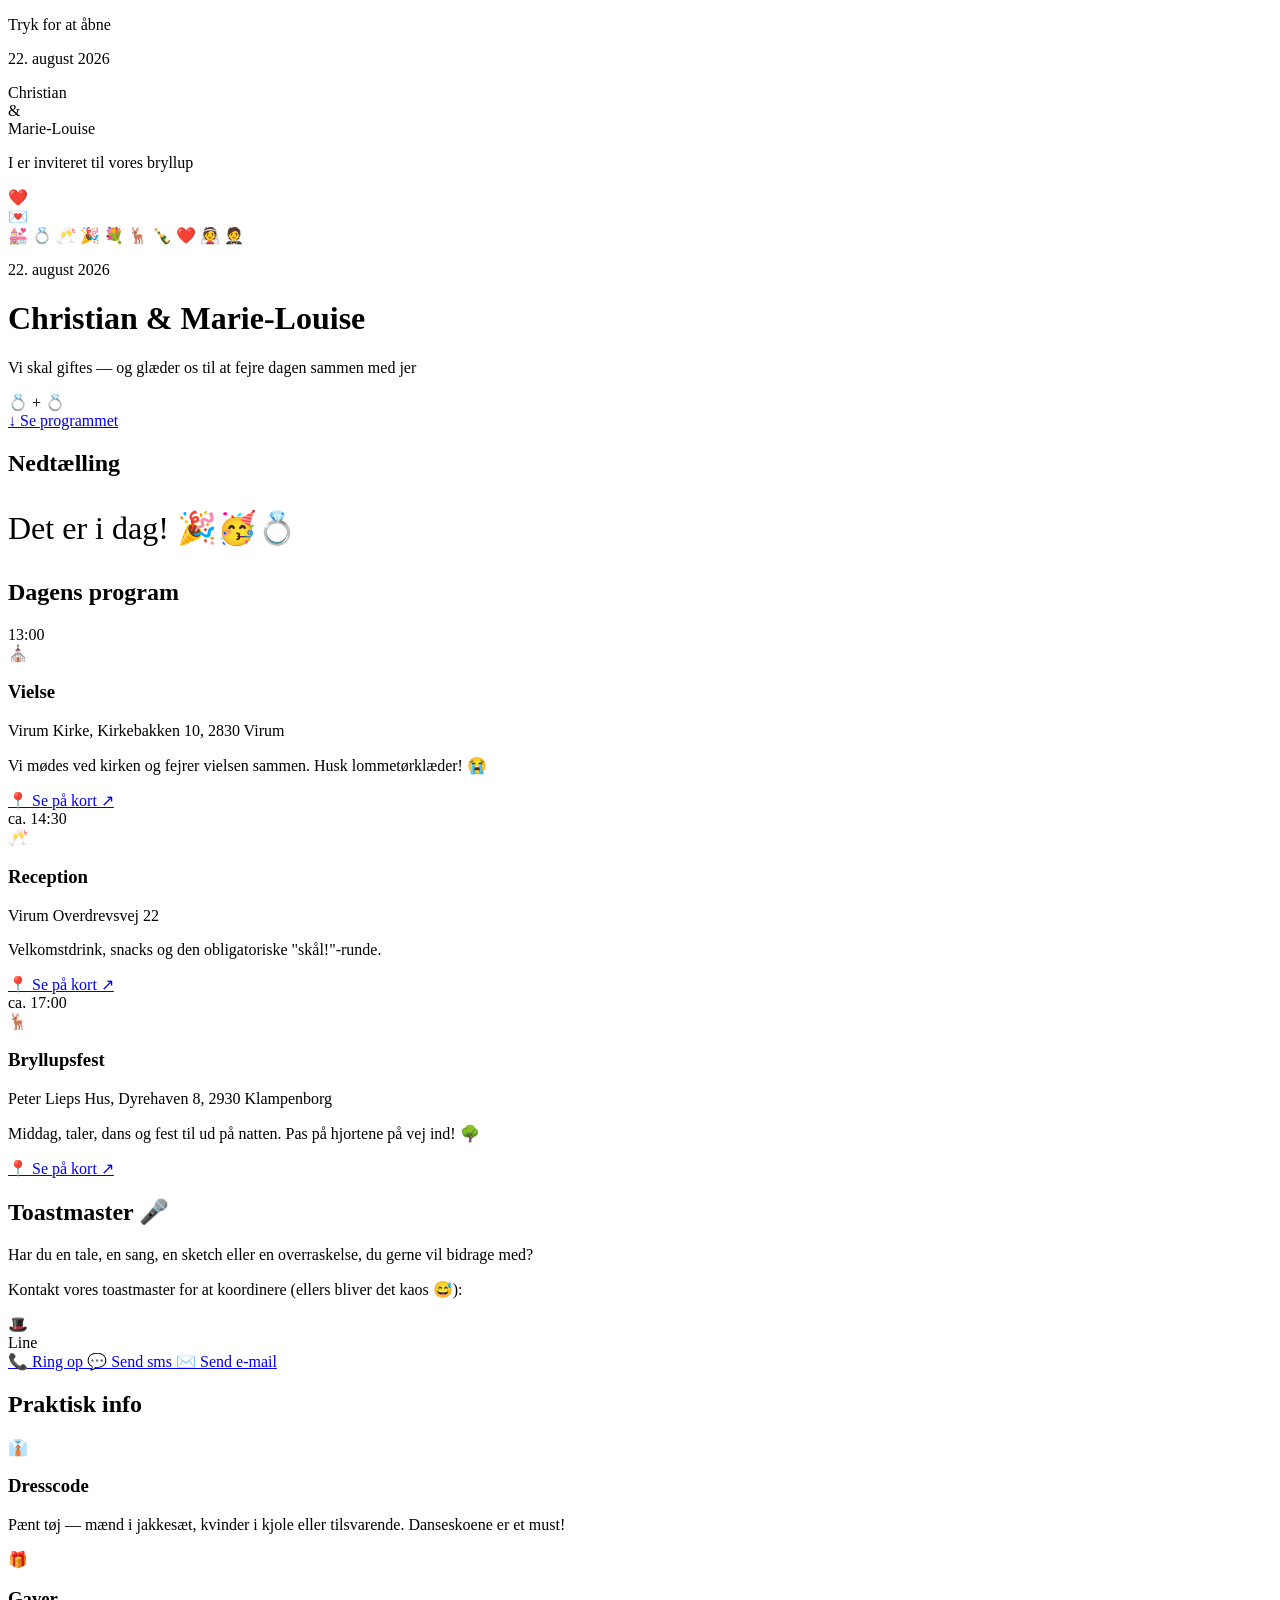
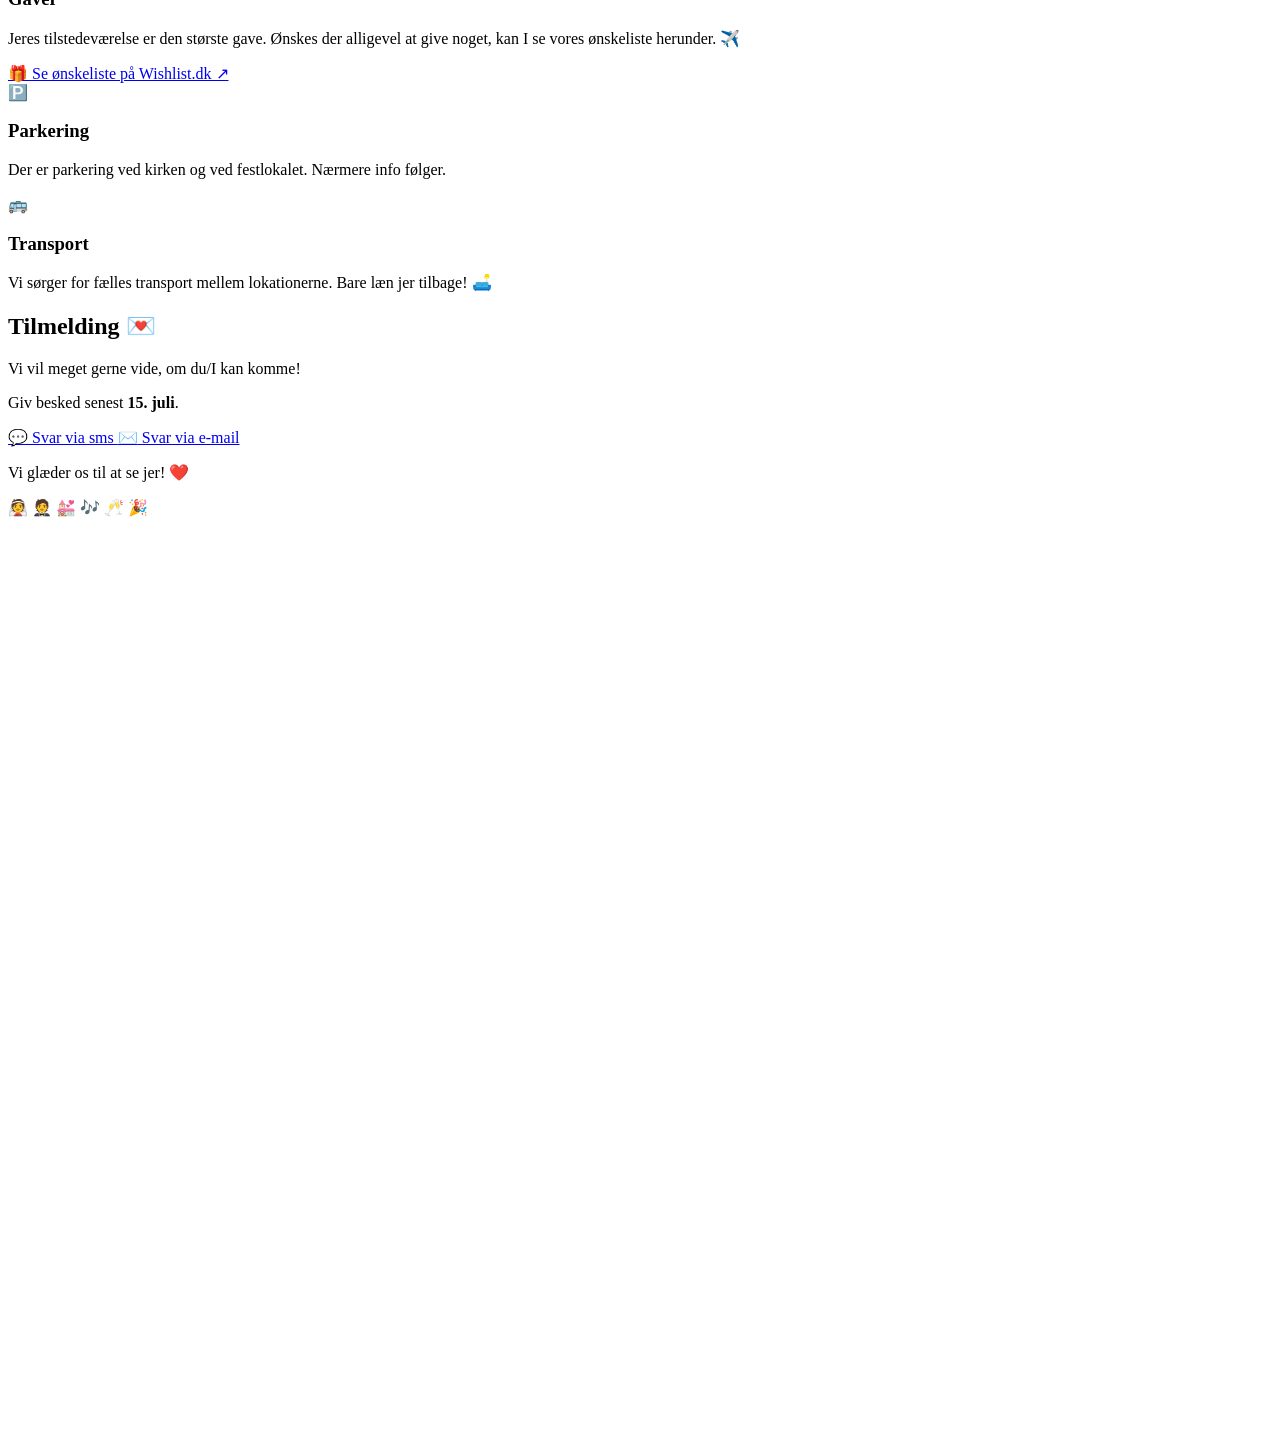
==== commit 920f4f68: "Remove "Der skal danses" fun banner section Co-Authored-By: Claude Opus 4.7 (1M context) <noreply@an" ====
--- a/templates/index.html
+++ b/templates/index.html
@@ -123,13 +123,6 @@
                     </a>
                 </div>
             </div>
-        </div>
-    </section>
-
-    <!-- Fun interlude -->
-    <section class="section section-fun">
-        <div class="fun-banner reveal">
-            <span class="fun-text">🎶 Der skal danses! 🎶</span>
         </div>
     </section>
 
@@ -394,8 +387,8 @@
         if (opened) return;
         opened = true;
         envelope.classList.add('open');
-        setTimeout(() => { overlay.classList.add('opened'); }, 1400);
-        setTimeout(() => { overlay.remove(); }, 2200);
+        setTimeout(() => { overlay.classList.add('opened'); }, 5000);
+        setTimeout(() => { overlay.remove(); }, 5800);
     }
 
     envelope.addEventListener('click', openEnvelope);
